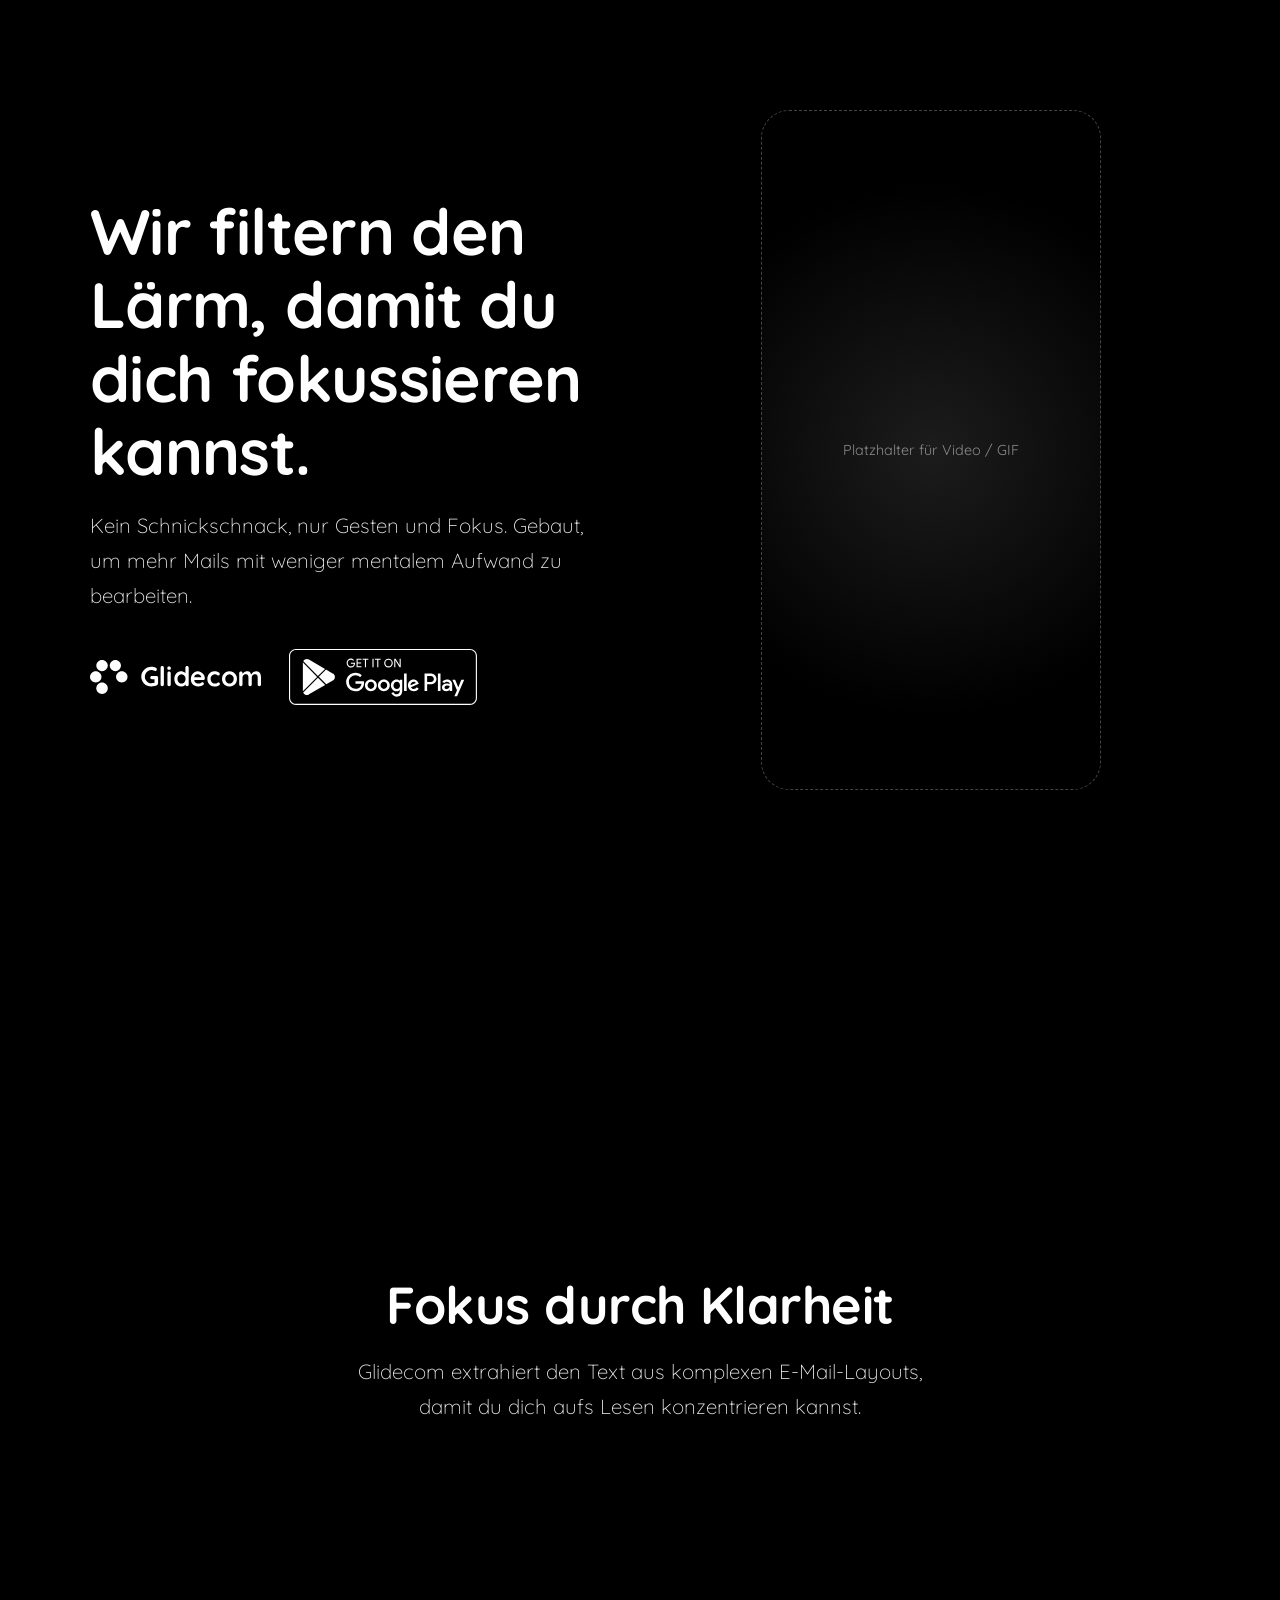
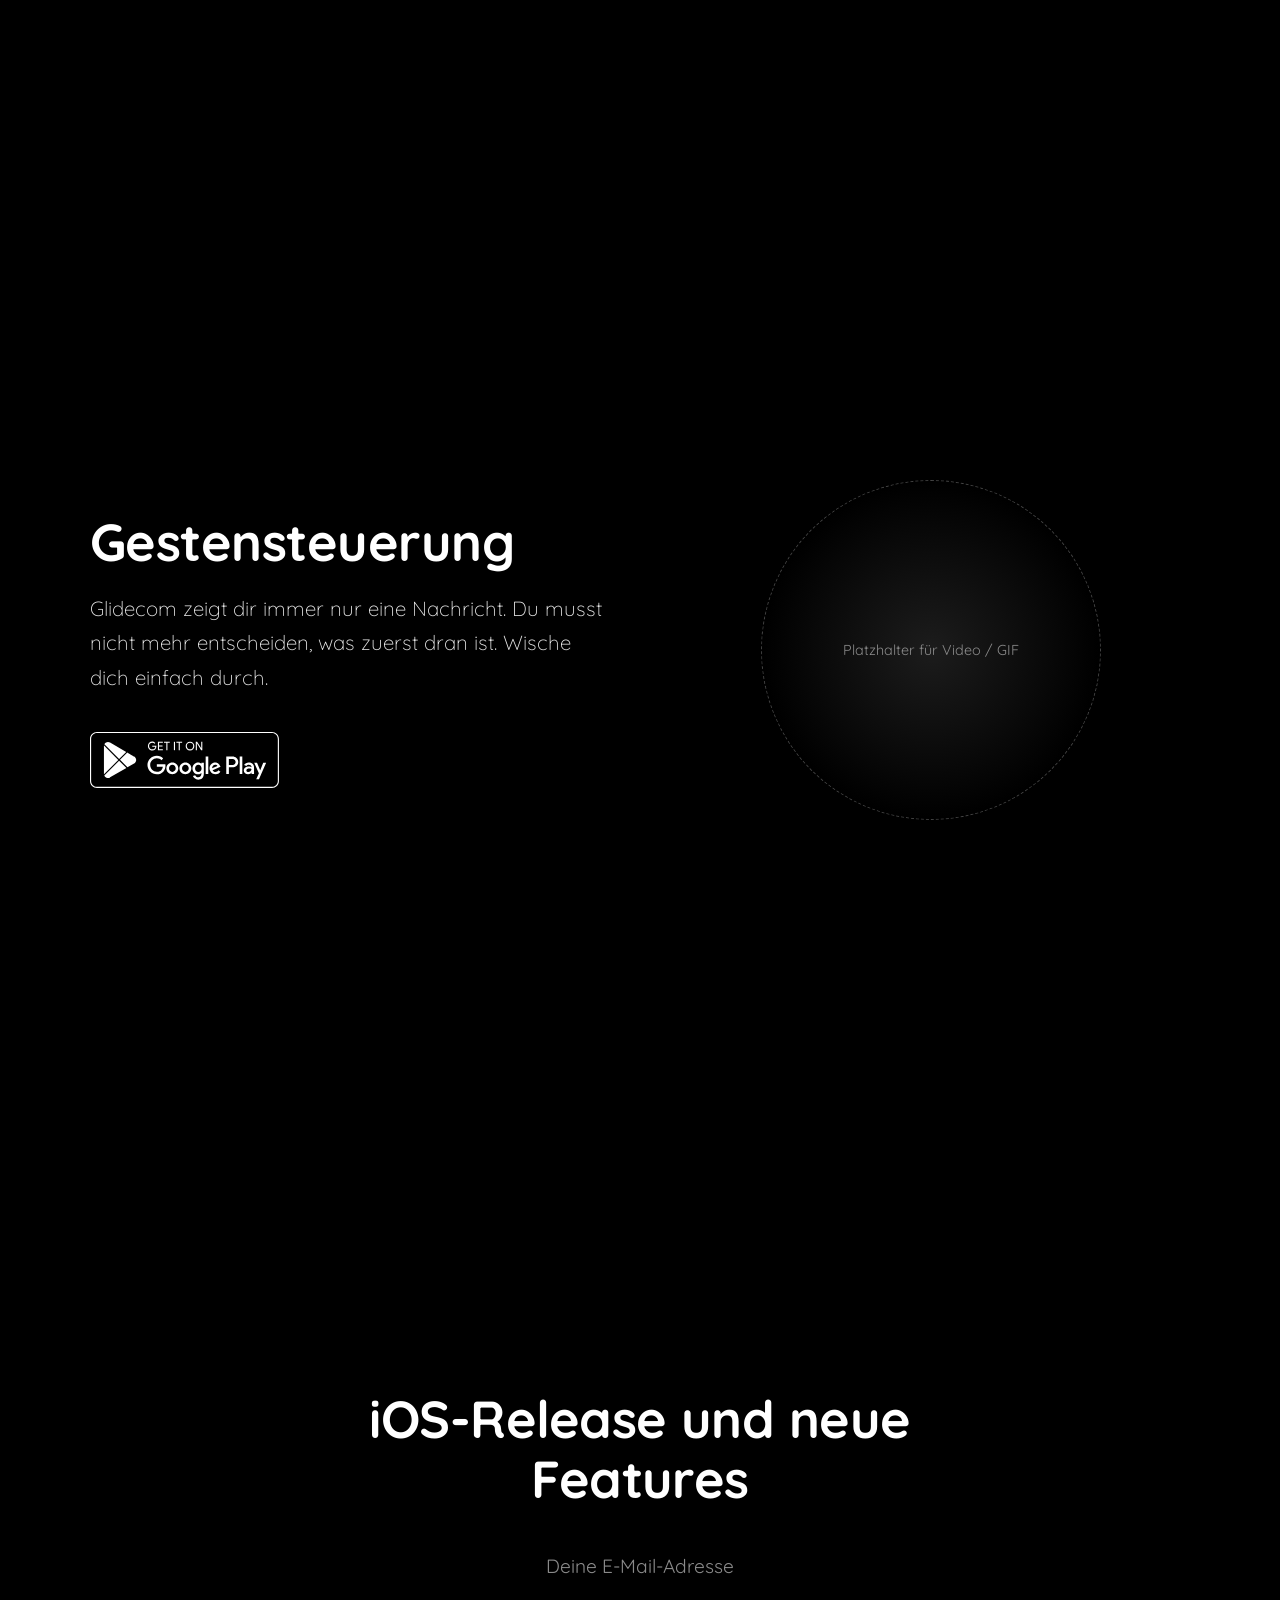
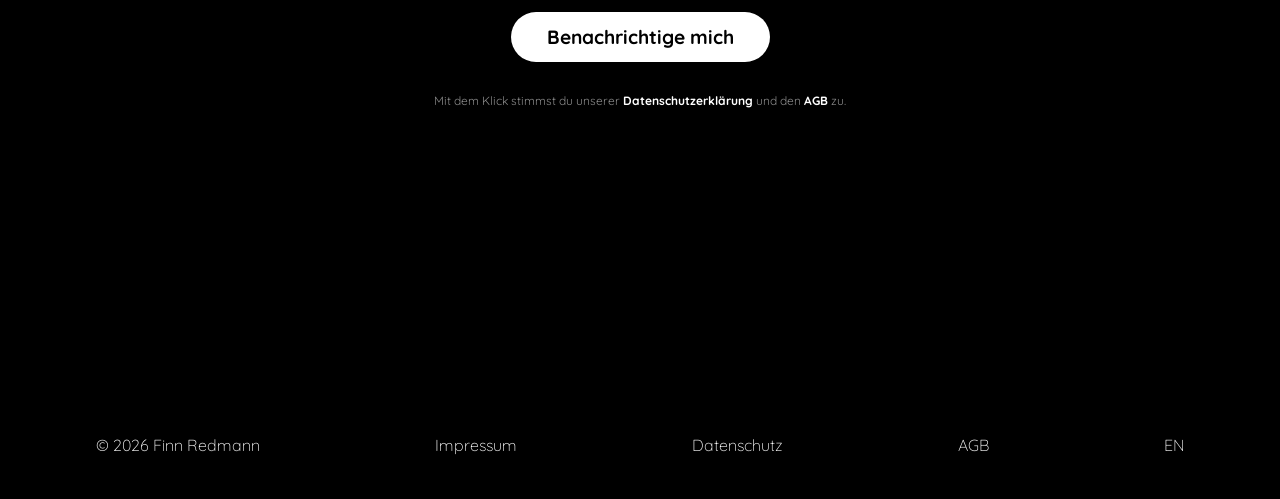
==== de/index.html @ 475160cd "landing design" ====
<!DOCTYPE html>
<html lang="de">

<head>
    <meta charset="utf-8">
    <meta name="viewport" content="width=device-width, initial-scale=1">
    <title>Glidecom – E-Mails ohne Ablenkung</title>
    <meta name="description"
        content="Glidecom ist die fokussierte E-Mail-App für Android. Eine Nachricht nach der anderen, Gestensteuerung, kein Ballast.">
    <meta name="theme-color" content="#000000">
    <link rel="alternate" hreflang="en" href="/">
    <link rel="alternate" hreflang="de" href="/de/">
    <link rel="preload" href="../assets/Quicksand-VariableFont_wght.ttf" as="font" type="font/ttf" crossorigin>
    <link rel="stylesheet" href="../styles.css">
</head>

<body>

    <section class="page">
        <div class="split">
            <div>
                <h1>Wir filtern den Lärm, damit du dich fokussieren kannst.</h1>
                <p class="lead">Kein Schnickschnack, nur Gesten und Fokus. Gebaut, um mehr Mails mit weniger mentalem
                    Aufwand zu bearbeiten.</p>
                <div class="cta">
                    <img class="logo" src="../assets/glidecom_logo_text.svg" alt="Glidecom">
                    <a href="#" aria-label="Jetzt bei Google Play"><img class="badge"
                            src="../assets/play_store_badge_desaturated.svg" alt="Jetzt bei Google Play"></a>
                </div>
            </div>
            <!-- PLATZHALTER: Handy-Mockup (Video/GIF) -->
            <div class="ph phone">Platzhalter für Video / GIF</div>
        </div>
    </section>

    <section class="page">
        <div class="center">
            <h2>Fokus durch Klarheit</h2>
            <p class="lead">Glidecom extrahiert den Text aus komplexen E-Mail-Layouts, damit du dich aufs Lesen
                konzentrieren kannst.</p>
        </div>
    </section>

    <section class="page">
        <div class="split">
            <div>
                <h2>Gestensteuerung</h2>
                <p class="lead">Glidecom zeigt dir immer nur eine Nachricht. Du musst nicht mehr entscheiden, was zuerst
                    dran ist. Wische dich einfach durch.</p>
                <div class="cta">
                    <a href="#" aria-label="Jetzt bei Google Play"><img class="badge"
                            src="../assets/play_store_badge_desaturated.svg" alt="Jetzt bei Google Play"></a>
                </div>
            </div>
            <!-- PLATZHALTER: Grafik Gesten (Video/GIF) -->
            <div class="ph sq">Platzhalter für Video / GIF</div>
        </div>
    </section>

    <section class="page">
        <div class="center">
            <h2>iOS-Release und neue Features</h2>
            <div id="signup">
                <form id="nl" class="nl" data-ok="Du bist auf der Liste. Wir melden uns."
                    data-dup="Du stehst bereits auf der Liste."
                    data-err="Etwas ist schiefgelaufen. Bitte versuche es erneut.">
                    <input type="email" name="email" required autocomplete="email" placeholder="Deine E-Mail-Adresse"
                        aria-label="Deine E-Mail-Adresse">
                    <button type="submit">Benachrichtige mich</button>
                    <p id="msg" role="status" aria-live="polite"></p>
                </form>
                <p class="legal">Mit dem Klick stimmst du unserer <a
                        href="/de/datenschutzerklärung/">Datenschutzerklärung</a> und den <a
                        href="/de/nutzungsbedingungen/">AGB</a> zu.</p>
            </div>
        </div>
    </section>

    <footer>
        <span>© 2026 Finn Redmann</span>
        <a href="/de/impressum/">Impressum</a>
        <a href="/de/datenschutzerklärung/">Datenschutz</a>
        <a href="/de/nutzungsbedingungen/">AGB</a>
        <a href="/" hreflang="en" lang="en">EN</a>
    </footer>

    <script src="../app.js"></script>
</body>

</html>
---- styles.css ----
@font-face {
  font-family: Quicksand;
  src: url(assets/Quicksand-VariableFont_wght.ttf) format("truetype");
  font-weight: 300 700;
  font-display: swap
}

:root {
  --mut: #8a8a8a;
  --line: #444
}

* {
  box-sizing: border-box;
  margin: 0
}

html {
  background: #000;
  color-scheme: dark;
  scroll-behavior: smooth
}

body {
  background: #000;
    color: #fff;
    font-family: Quicksand, system-ui, sans-serif;
    line-height: 1.7;
    -webkit-font-smoothing: antialiased
  }
  
  h1,
  h2 {
    font-weight: 700;
    line-height: 1.15;
    letter-spacing: -.01em
  }
  
  h1 {
    font-size: clamp(2.4rem, 5.5vw, 4rem)
  }
  
  h2 {
    font-size: clamp(2rem, 4.5vw, 3.25rem)
  }
  
  .lead {
    font-size: clamp(1.05rem, 1.6vw, 1.3rem);
    font-weight: 300;
    color: #e8e8e8;
    margin-top: 1.25rem;
    max-width: 34em
  }
  
  .page {
    min-height: 100vh;
    min-height: 100svh;
  display: flex;
  align-items: center;
  justify-content: center;
  padding: 64px 24px
  }
  
  .split {
    display: grid;
    grid-template-columns: 1fr 1fr;
    gap: 64px;
    align-items: center;
    width: 100%;
    max-width: 1100px
  }
  
  .center {
  text-align: center;
  max-width: 620px;
    width: 100%
}

.center .lead {
  margin-inline: auto
}

.cta {
  display: flex;
  align-items: center;
  gap: 28px;
    margin-top: 2.25rem;
    flex-wrap: wrap
}

.logo {
  height: 34px;
  width: auto;
  display: block
  }
  
  .badge {
    height: 56px;
    width: auto;
    display: block
  }
  
  .ph {
    width: 100%;
    max-width: 340px;
    margin-inline: auto;
    border: 1.5px dashed var(--line);
    border-radius: 28px;
    display: grid;
    place-items: center;
    padding: 16px;
    color: var(--mut);
    font-size: .9rem;
    text-align: center;
    background: radial-gradient(circle, #1c1c1c, #000 70%)
  }
  
  .ph.phone {
    aspect-ratio: 9/18
  }
  
  .ph.sq {
    aspect-ratio: 1;
    border-radius: 50%
  }
  
  .nl {
    display: flex;
    flex-direction: column;
    align-items: center;
    gap: 1.25rem;
    margin-top: 2rem
  }
  
  input {
    width: 100%;
    max-width: 360px;
    background: transparent;
    border: 0;
    border-radius: 0;
    color: #fff;
    font: inherit;
    font-size: 1.2rem;
    text-align: center;
    padding: .6rem
  }
  
  input::placeholder {
    color: var(--mut)
  }
  
  input:focus,
  input:focus-visible {
    outline: none
}

button {
  font: inherit;
  font-weight: 700;
  font-size: 1.2rem;
    background: #fff;
    color: #000;
    border: 0;
    border-radius: 999px;
    padding: .55rem 2.25rem;
    cursor: pointer
  }
  
  button:disabled {
    opacity: .5;
    cursor: default
  }
  
  :focus-visible {
    outline: 2px solid #fff;
    outline-offset: 4px
  }
  
  #msg {
    min-height: 1.6em;
    font-size: .95rem
  }
  
  .legal {
    font-size: .75rem;
    color: var(--mut);
    margin-top: -1rem;
  }
  
  .legal a {
    color: #fff;
    font-weight: 700
  }
  
  a {
    color: #fff;
    text-decoration: none
  }
  
  footer a:hover {
    text-decoration: underline
  }
  
  footer {
    display: flex;
    flex-wrap: wrap;
    justify-content: space-around;
    gap: 16px 32px;
    padding: 32px 24px 40px
  }
  
  footer a,
  footer span {
    font-weight: 300
  }
  
  @media(max-width:800px) {
    .split {
      grid-template-columns: 1fr;
      gap: 48px;
      text-align: center
    }
  
    .lead {
      margin-inline: auto
    }
  
    .cta {
      justify-content: center;
      gap: 20px
    }

        .logo {
          height: 30px
        }

        .badge {
          height: 50px
        }

        .ph {
          max-width: 260px
        }

        .ph.sq {
          max-width: 240px
        }
        }
        .done {
          display: block;
          width: 88px;
          height: 88px;
          margin: 2.5rem auto 0
        }
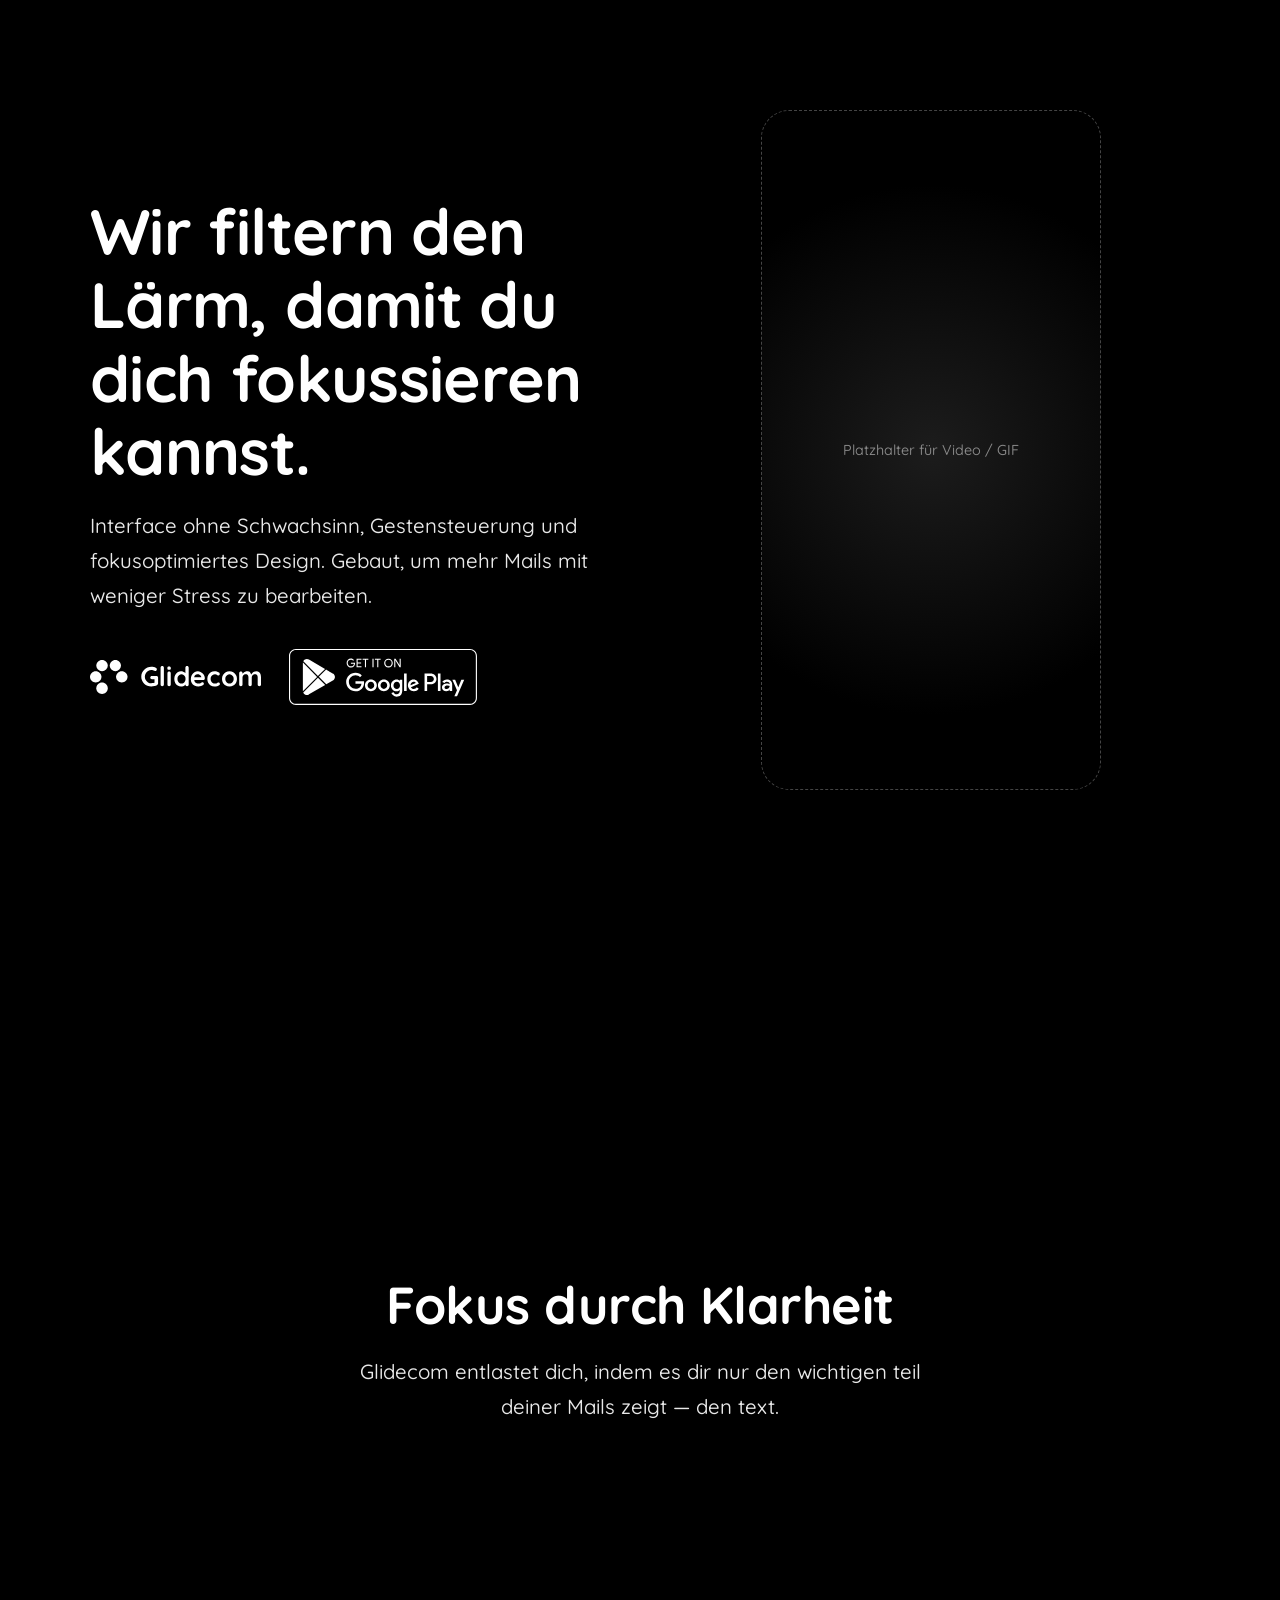
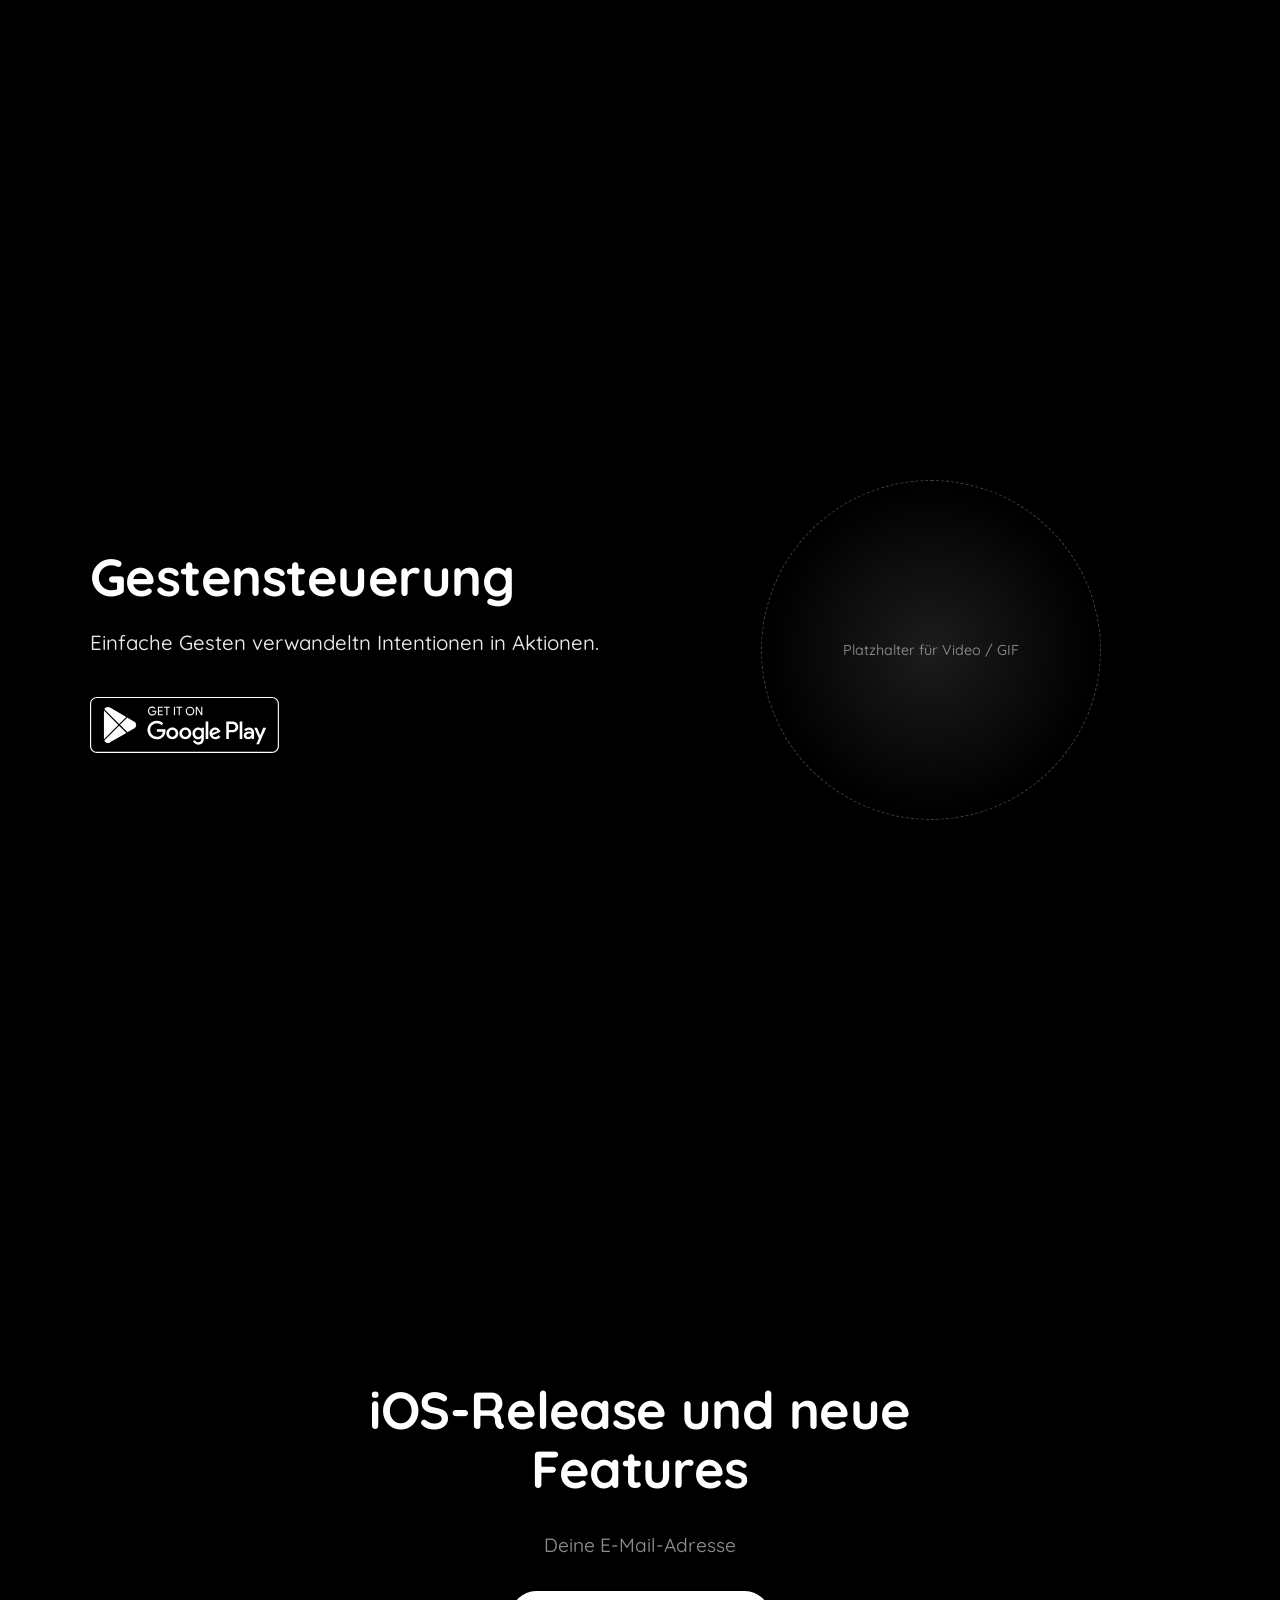
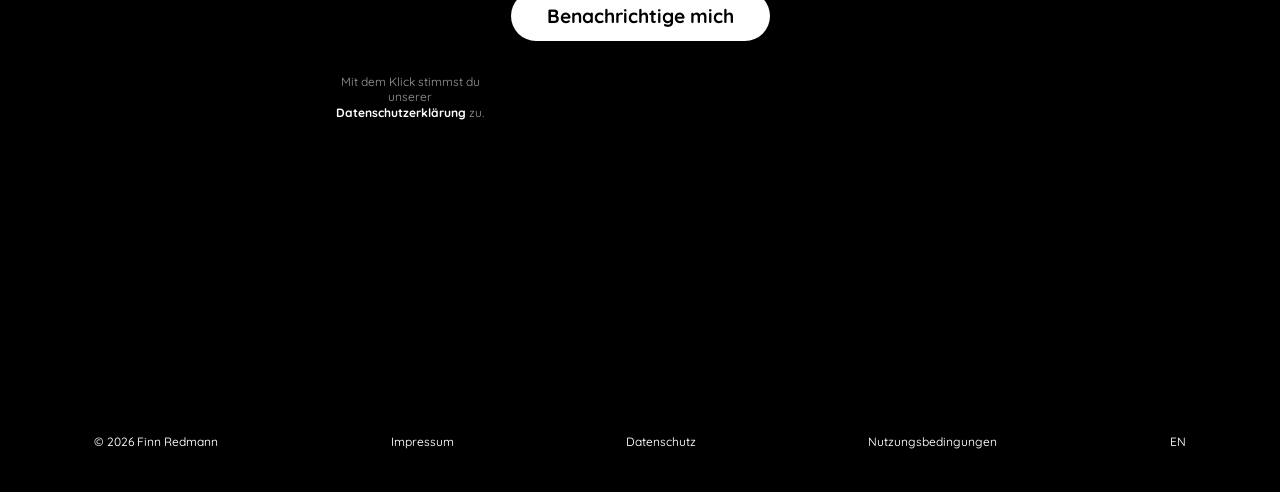
==== commit f1d0be9f: "german landing page copy; favicon fix" ====
--- a/de/index.html
+++ b/de/index.html
@@ -4,10 +4,9 @@
 <head>
     <meta charset="utf-8">
     <meta name="viewport" content="width=device-width, initial-scale=1">
-    <title>Glidecom – E-Mails ohne Ablenkung</title>
-    <meta name="description"
-        content="Glidecom ist die fokussierte E-Mail-App für Android. Eine Nachricht nach der anderen, Gestensteuerung, kein Ballast.">
+    <title>Glidecom</title>
     <meta name="theme-color" content="#000000">
+    <link rel="icon" href="../assets/favicon.svg" type="image/svg+xml">
     <link rel="alternate" hreflang="en" href="/">
     <link rel="alternate" hreflang="de" href="/de/">
     <link rel="preload" href="../assets/Quicksand-VariableFont_wght.ttf" as="font" type="font/ttf" crossorigin>
@@ -20,8 +19,8 @@
         <div class="split">
             <div>
                 <h1>Wir filtern den Lärm, damit du dich fokussieren kannst.</h1>
-                <p class="lead">Kein Schnickschnack, nur Gesten und Fokus. Gebaut, um mehr Mails mit weniger mentalem
-                    Aufwand zu bearbeiten.</p>
+                <p class="lead">Interface ohne Schwachsinn, Gestensteuerung und fokusoptimiertes Design. Gebaut, um mehr Mails mit
+                    weniger Stress zu bearbeiten.</p>
                 <div class="cta">
                     <img class="logo" src="../assets/glidecom_logo_text.svg" alt="Glidecom">
                     <a href="#" aria-label="Jetzt bei Google Play"><img class="badge"
@@ -36,8 +35,7 @@
     <section class="page">
         <div class="center">
             <h2>Fokus durch Klarheit</h2>
-            <p class="lead">Glidecom extrahiert den Text aus komplexen E-Mail-Layouts, damit du dich aufs Lesen
-                konzentrieren kannst.</p>
+            <p class="lead">Glidecom entlastet dich, indem es dir nur den wichtigen teil deiner Mails zeigt — den text.</p>
         </div>
     </section>
 
@@ -45,8 +43,7 @@
         <div class="split">
             <div>
                 <h2>Gestensteuerung</h2>
-                <p class="lead">Glidecom zeigt dir immer nur eine Nachricht. Du musst nicht mehr entscheiden, was zuerst
-                    dran ist. Wische dich einfach durch.</p>
+                <p class="lead">Einfache Gesten verwandeltn Intentionen in Aktionen.</p>
                 <div class="cta">
                     <a href="#" aria-label="Jetzt bei Google Play"><img class="badge"
                             src="../assets/play_store_badge_desaturated.svg" alt="Jetzt bei Google Play"></a>
@@ -70,8 +67,7 @@
                     <p id="msg" role="status" aria-live="polite"></p>
                 </form>
                 <p class="legal">Mit dem Klick stimmst du unserer <a
-                        href="/de/datenschutzerklärung/">Datenschutzerklärung</a> und den <a
-                        href="/de/nutzungsbedingungen/">AGB</a> zu.</p>
+                        href="/de/datenschutzerklärung/">Datenschutzerklärung</a> zu.</p>
             </div>
         </div>
     </section>
@@ -80,7 +76,7 @@
         <span>© 2026 Finn Redmann</span>
         <a href="/de/impressum/">Impressum</a>
         <a href="/de/datenschutzerklärung/">Datenschutz</a>
-        <a href="/de/nutzungsbedingungen/">AGB</a>
+        <a href="/de/nutzungsbedingungen/">Nutzungsbedingungen</a>
         <a href="/" hreflang="en" lang="en">EN</a>
     </footer>
 
--- a/styles.css
+++ b/styles.css
@@ -1,7 +1,7 @@
 @font-face {
   font-family: Quicksand;
   src: url(assets/Quicksand-VariableFont_wght.ttf) format("truetype");
-  font-weight: 300 700;
+  font-weight: 450 700;
   font-display: swap
 }
 
@@ -25,6 +25,7 @@
   background: #000;
     color: #fff;
     font-family: Quicksand, system-ui, sans-serif;
+    font-weight: 450;
     line-height: 1.7;
     -webkit-font-smoothing: antialiased
   }
@@ -46,7 +47,7 @@
   
   .lead {
     font-size: clamp(1.05rem, 1.6vw, 1.3rem);
-    font-weight: 300;
+    font-weight: 450;
     color: #e8e8e8;
     margin-top: 1.25rem;
     max-width: 34em
@@ -68,6 +69,10 @@
     align-items: center;
     width: 100%;
     max-width: 1100px
+  }
+
+  .focus-section__copy {
+    text-align: right
   }
   
   .center {
@@ -129,7 +134,7 @@
     flex-direction: column;
     align-items: center;
     gap: 1.25rem;
-    margin-top: 2rem
+    margin-top: 1.25rem
   }
   
   input {
@@ -184,7 +189,9 @@
   .legal {
     font-size: .75rem;
     color: var(--mut);
-    margin-top: -1rem;
+    width: 10rem;
+      line-height: 1.3;
+      margin-top: -.75rem;
   }
   
   .legal a {
@@ -211,7 +218,8 @@
   
   footer a,
   footer span {
-    font-weight: 300
+    font-size: .75rem;
+    font-weight: 450
   }
   
   @media(max-width:800px) {
@@ -220,6 +228,14 @@
       gap: 48px;
       text-align: center
     }
+.focus-section__copy {
+  order: 1;
+  text-align: center
+}
+
+.focus-section .ph {
+  order: 2
+}
   
     .lead {
       margin-inline: auto
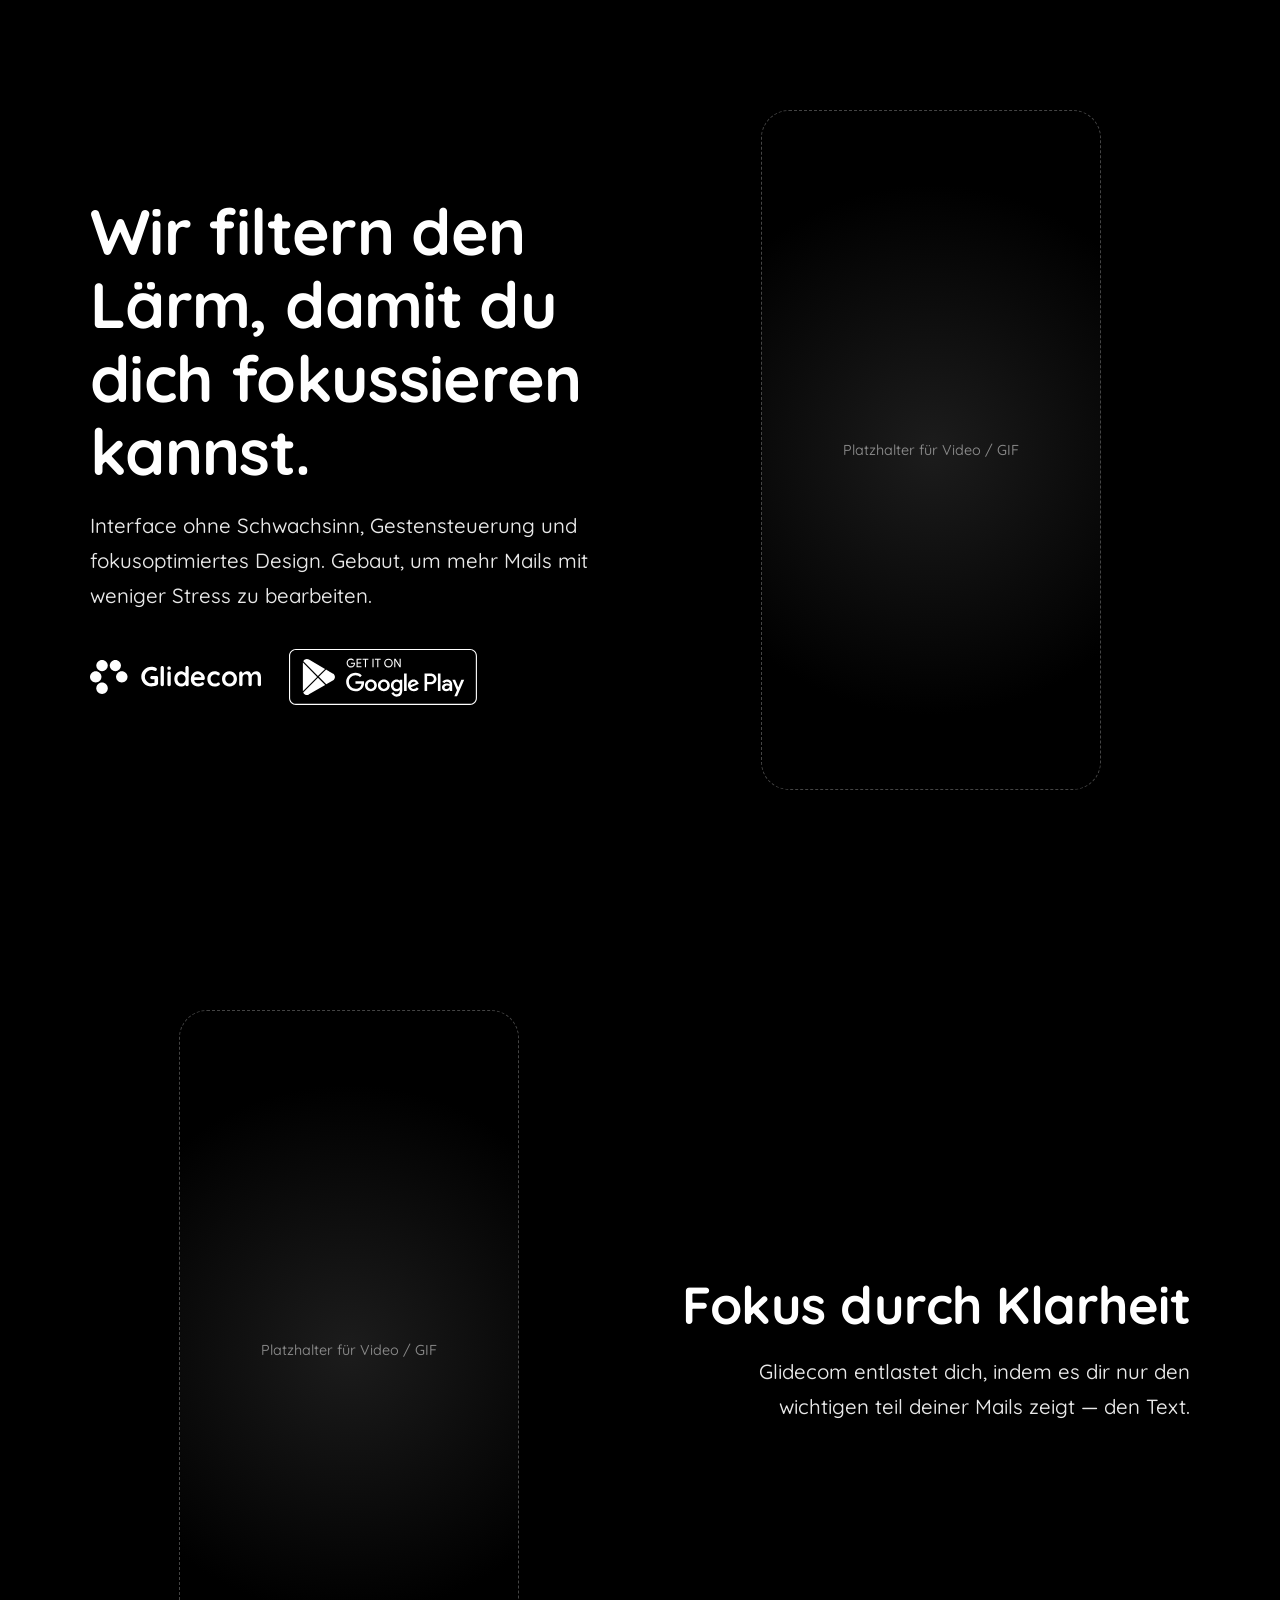
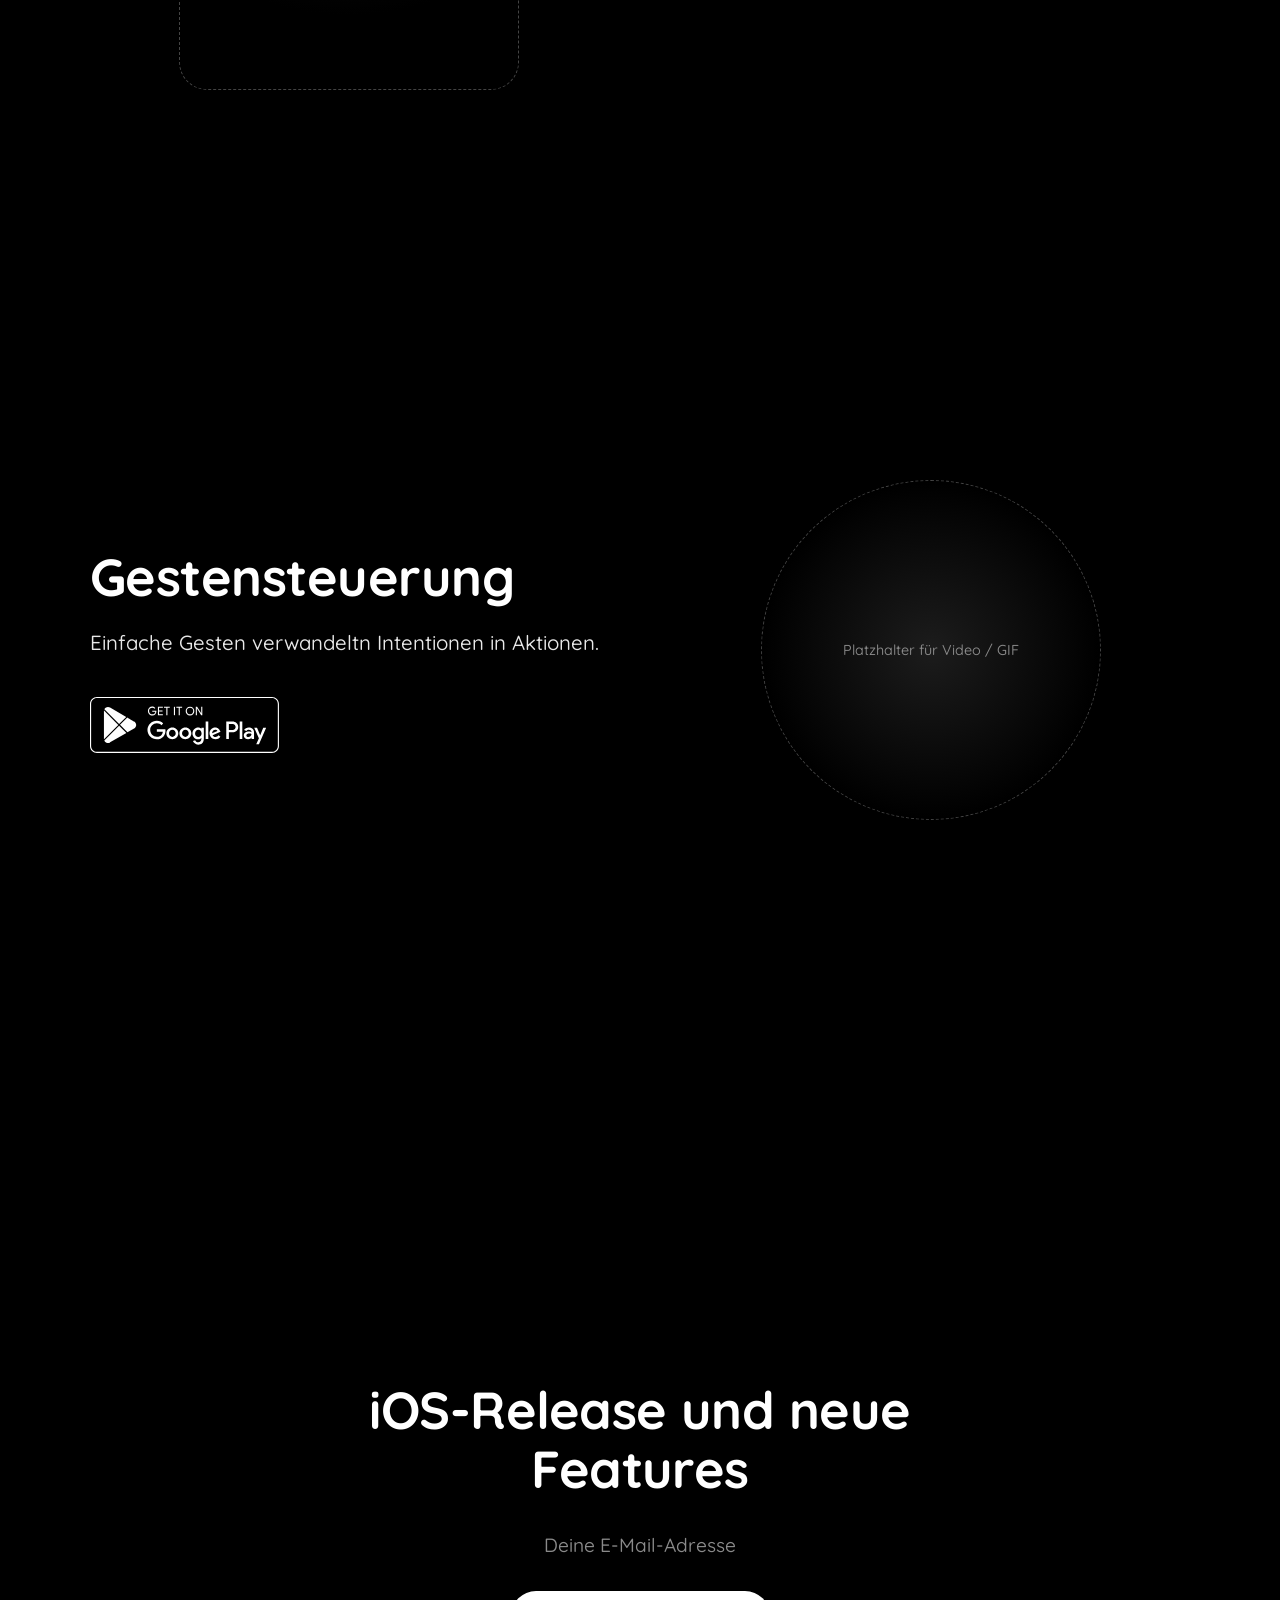
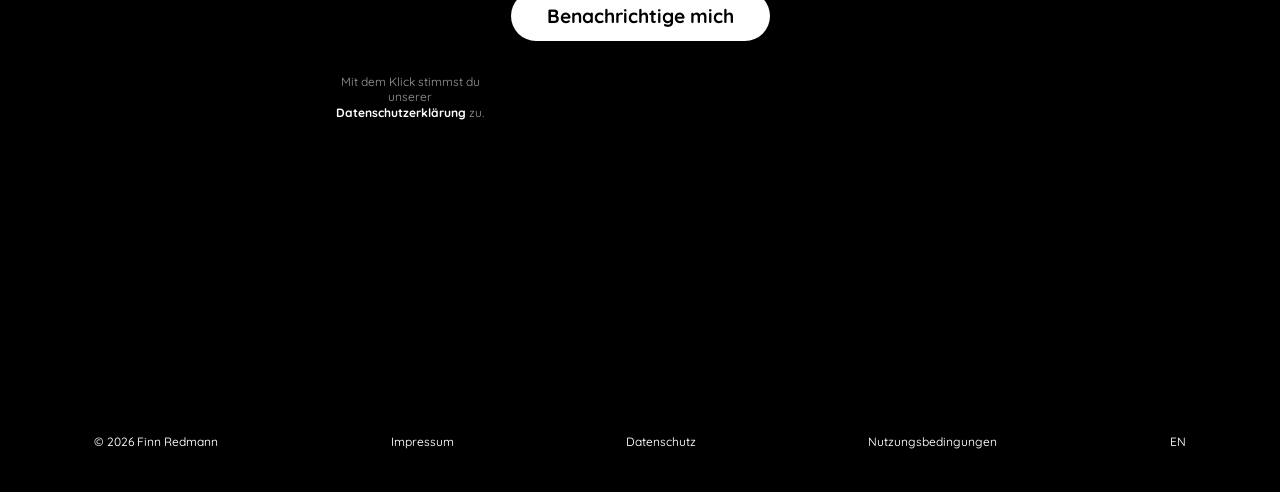
==== commit 081c7c9c: "added placeholder in german landing page" ====
--- a/de/index.html
+++ b/de/index.html
@@ -33,9 +33,13 @@
     </section>
 
     <section class="page">
-        <div class="center">
-            <h2>Fokus durch Klarheit</h2>
-            <p class="lead">Glidecom entlastet dich, indem es dir nur den wichtigen teil deiner Mails zeigt — den text.</p>
+        <div class="split focus-section">
+            <!-- PLATZHALTER: Handy-Mockup (Video/GIF) -->
+            <div class="ph phone">Platzhalter für Video / GIF</div>
+            <div class="focus-section__copy">
+                <h2>Fokus durch Klarheit</h2>
+                <p class="lead">Glidecom entlastet dich, indem es dir nur den wichtigen teil deiner Mails zeigt — den Text.</p>
+            </div>
         </div>
     </section>
 
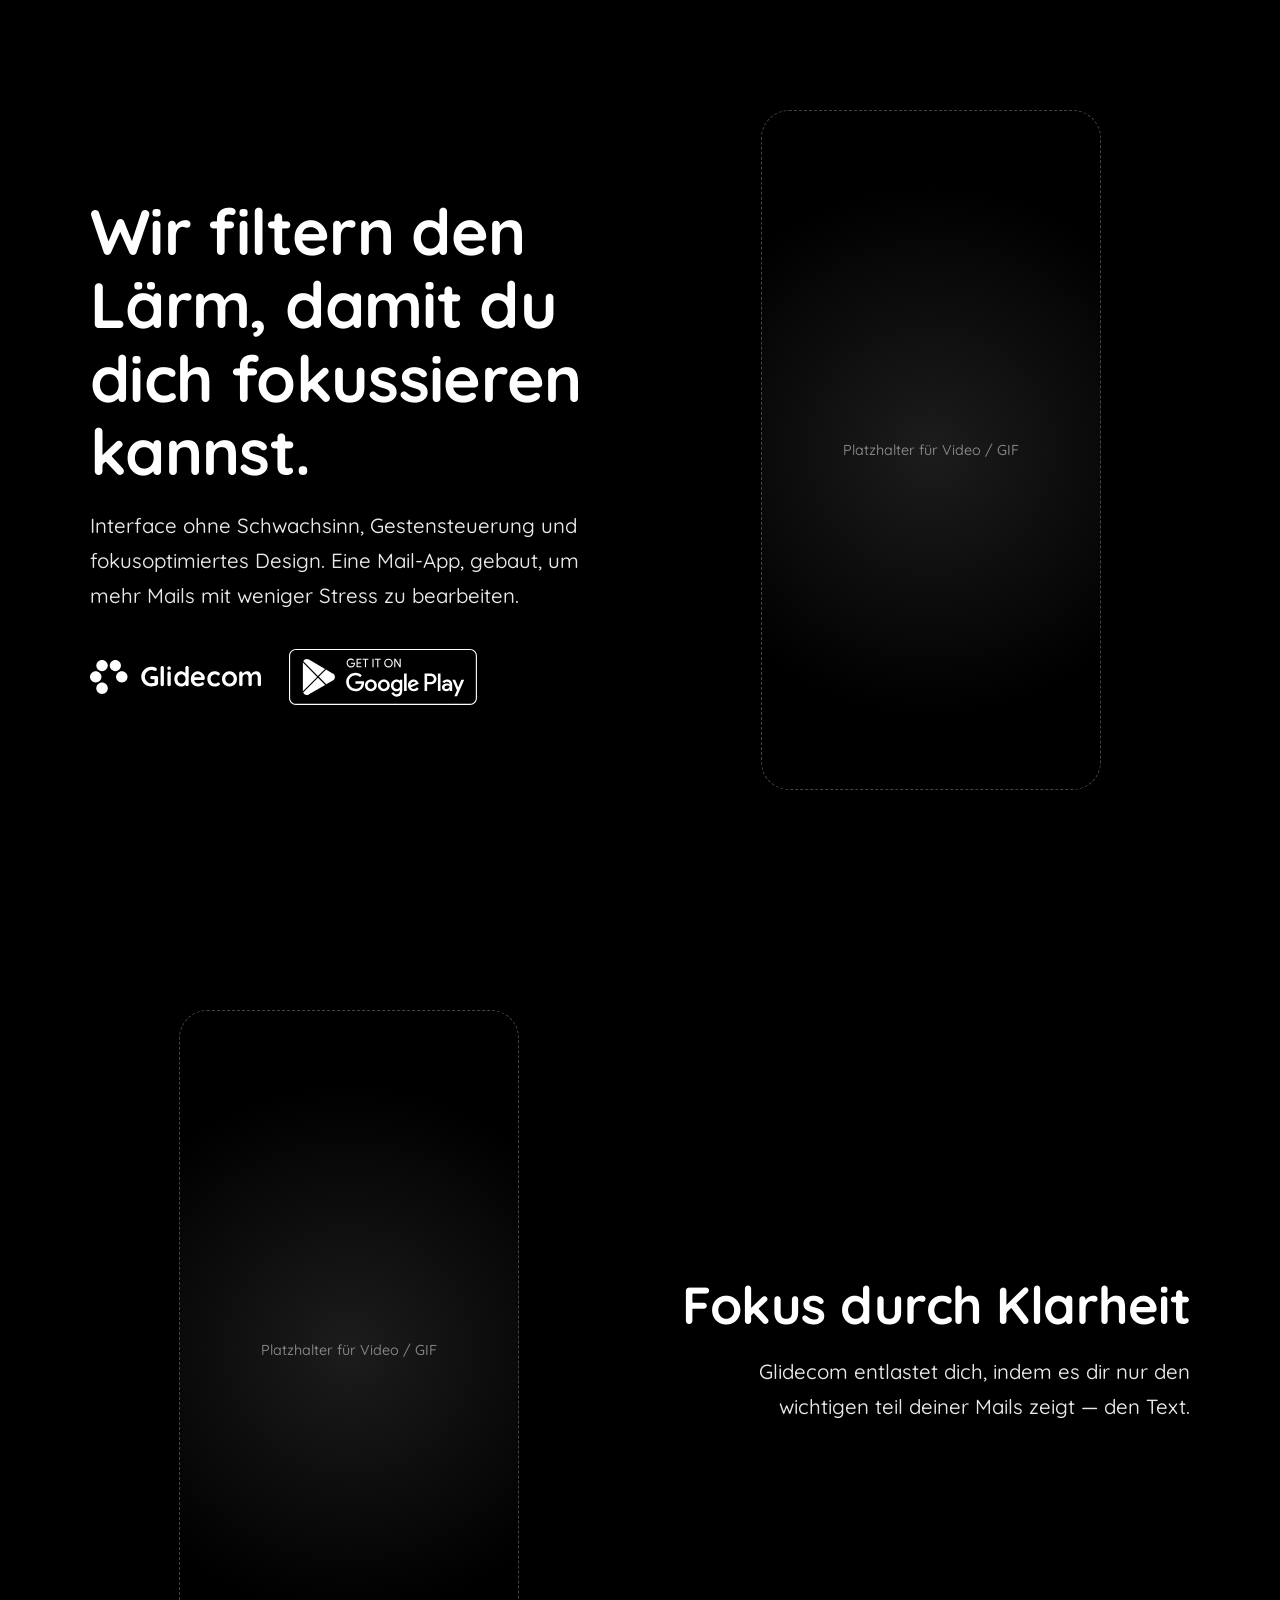
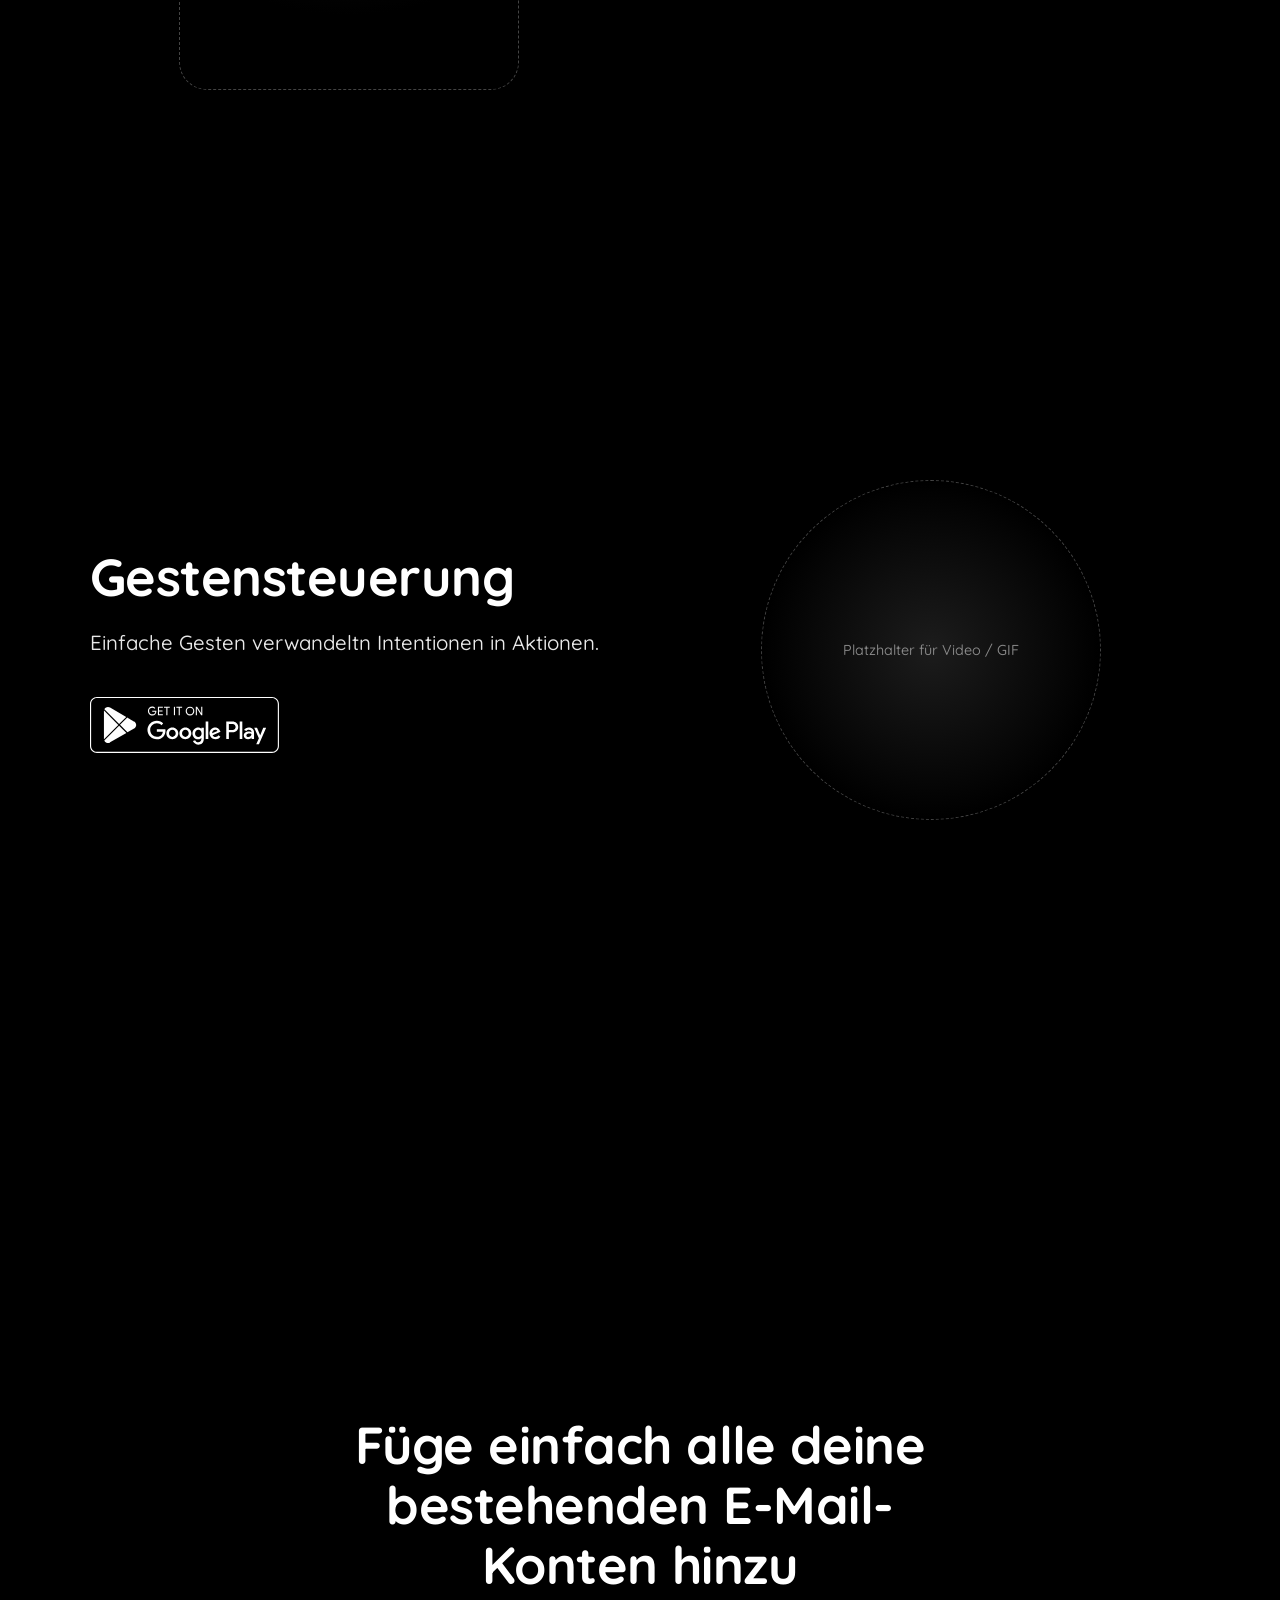
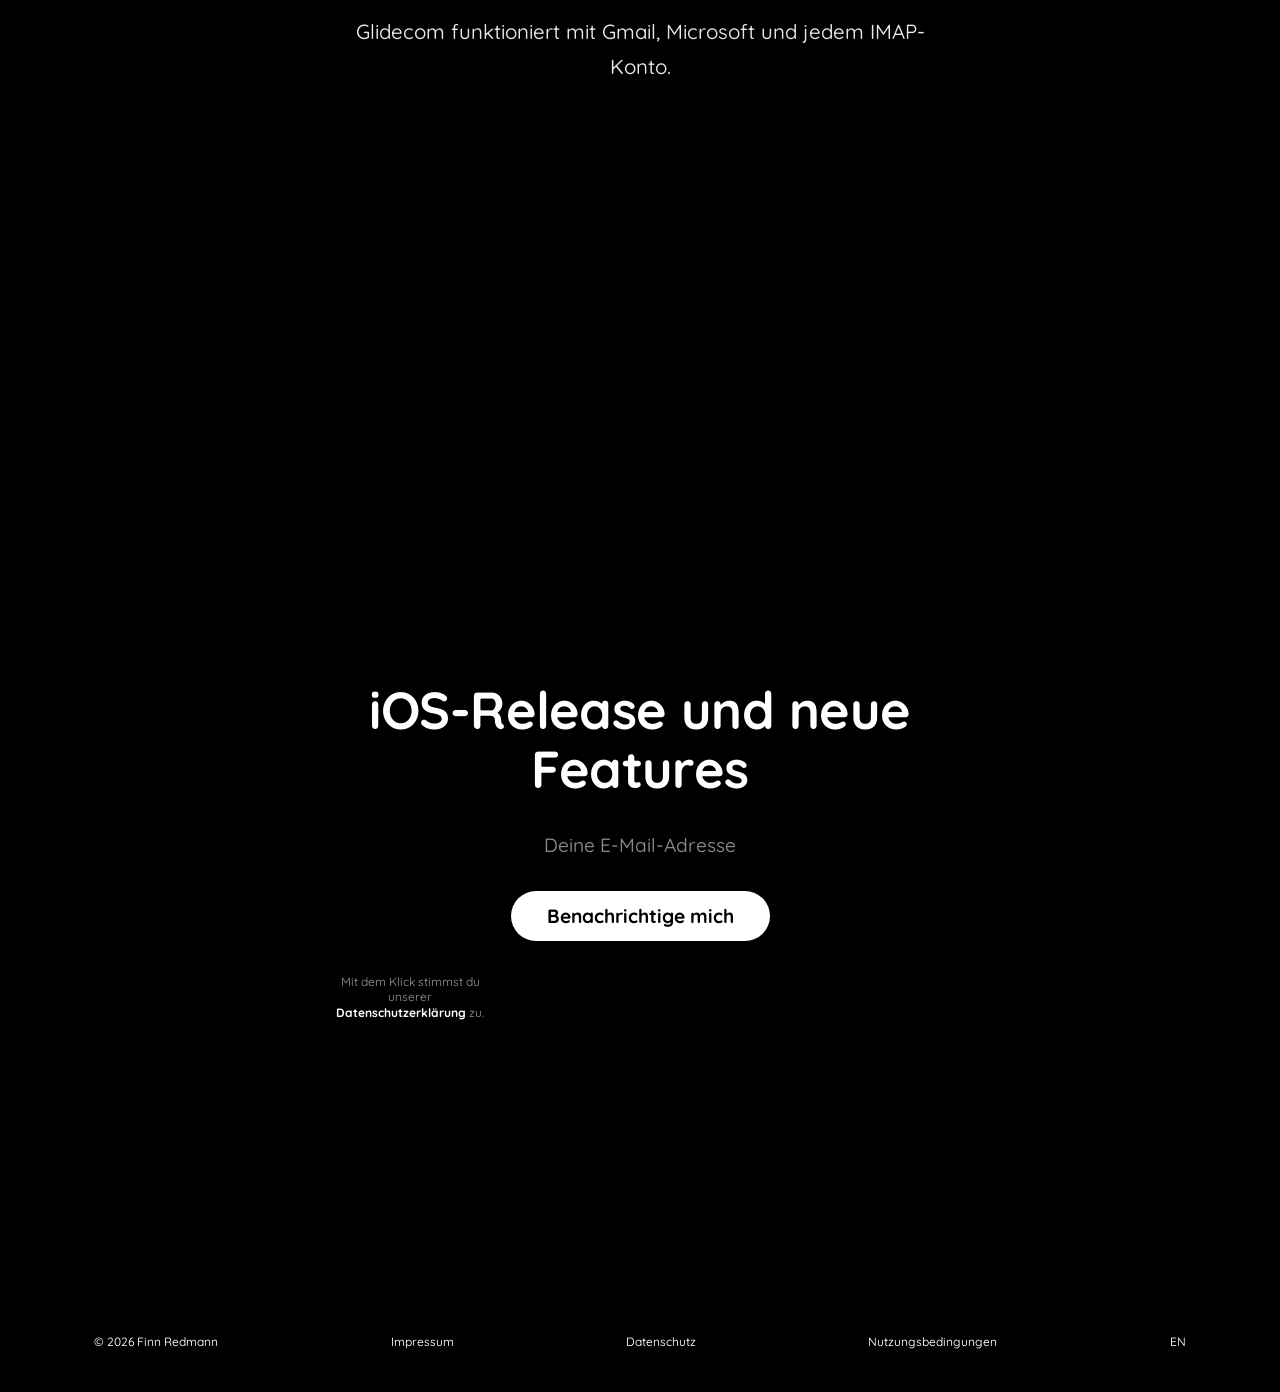
==== commit 9ae527af: "more info for google brand verification" ====
--- a/de/index.html
+++ b/de/index.html
@@ -19,7 +19,8 @@
         <div class="split">
             <div>
                 <h1>Wir filtern den Lärm, damit du dich fokussieren kannst.</h1>
-                <p class="lead">Interface ohne Schwachsinn, Gestensteuerung und fokusoptimiertes Design. Gebaut, um mehr Mails mit
+                <p class="lead">Interface ohne Schwachsinn, Gestensteuerung und fokusoptimiertes Design. Eine Mail-App, gebaut, um mehr
+                    Mails mit
                     weniger Stress zu bearbeiten.</p>
                 <div class="cta">
                     <img class="logo" src="../assets/glidecom_logo_text.svg" alt="Glidecom">
@@ -60,6 +61,13 @@
 
     <section class="page">
         <div class="center">
+            <h2>Füge einfach alle deine bestehenden E-Mail-Konten hinzu</h2>
+            <p class="lead">Glidecom funktioniert mit Gmail, Microsoft und jedem IMAP-Konto.</p>
+        </div>
+    </section>
+
+    <section class="page">
+        <div class="center">
             <h2>iOS-Release und neue Features</h2>
             <div id="signup">
                 <form id="nl" class="nl" data-ok="Du bist auf der Liste. Wir melden uns."
